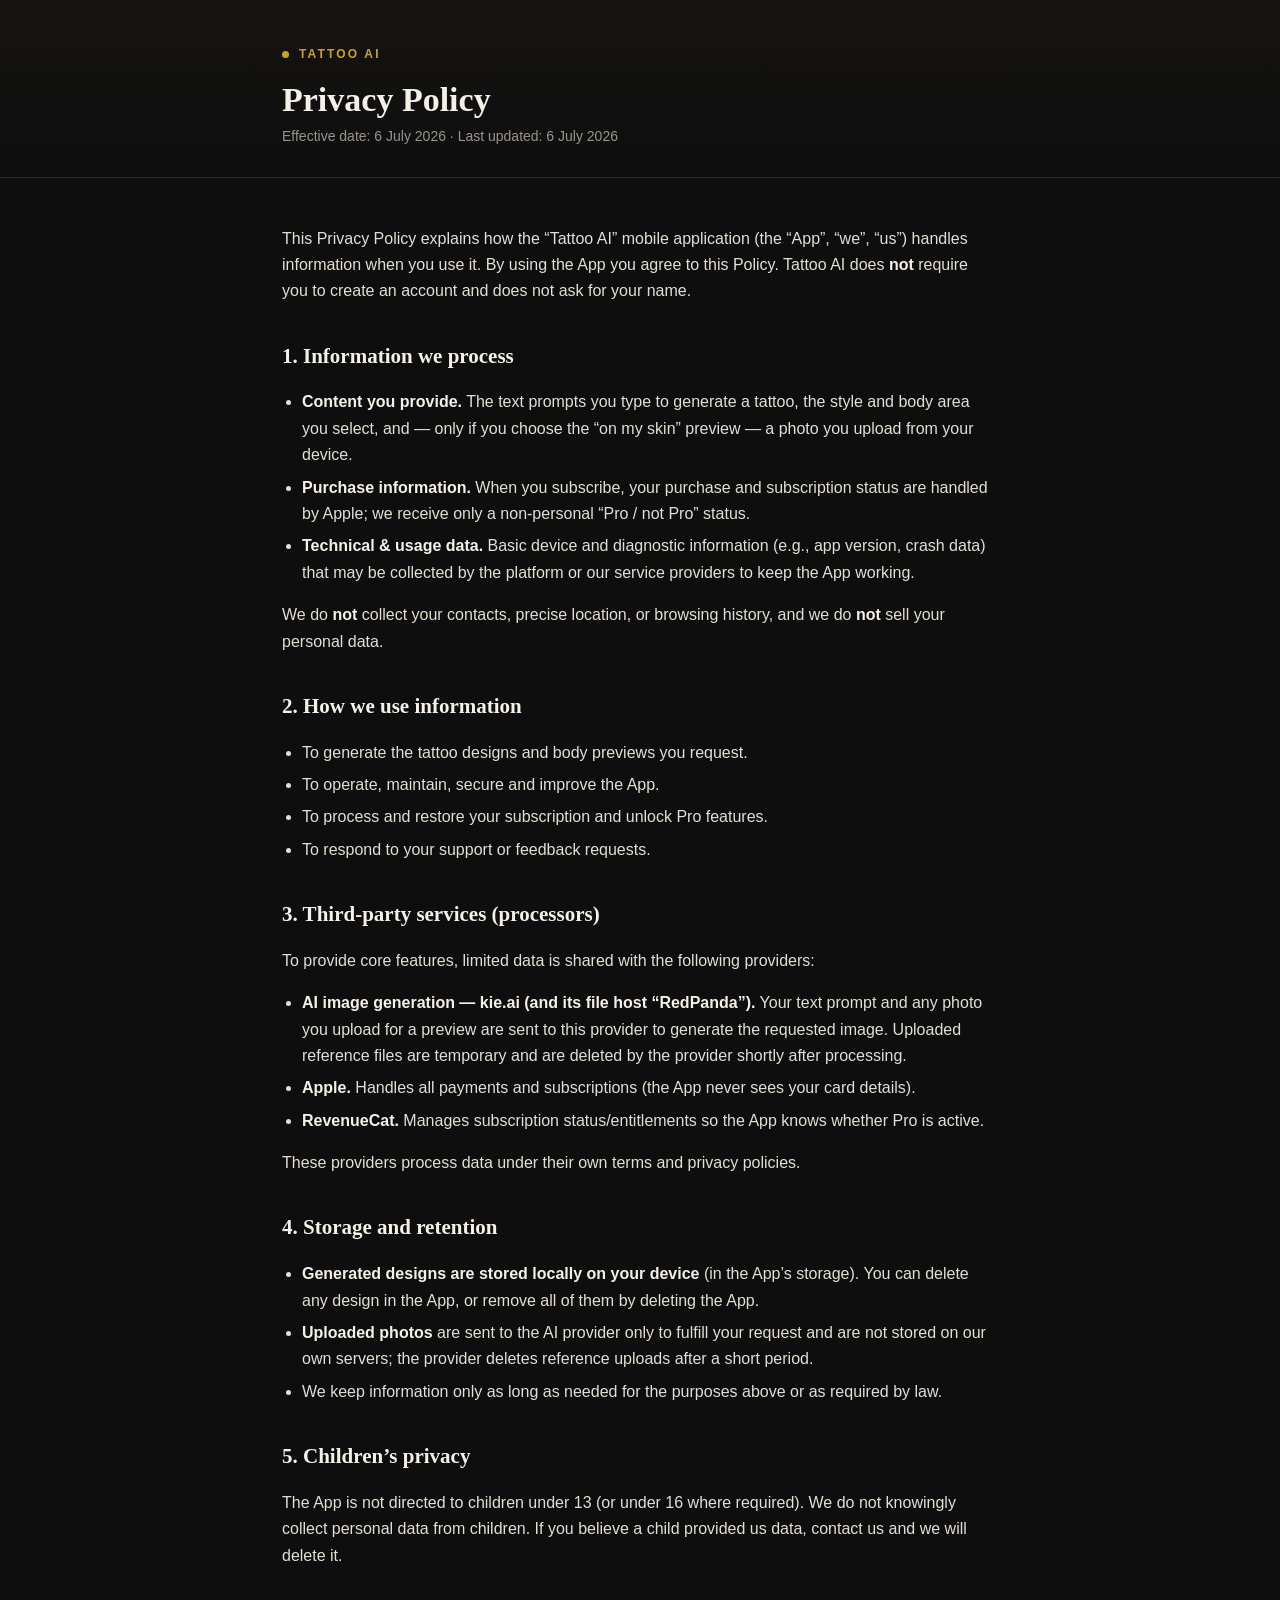
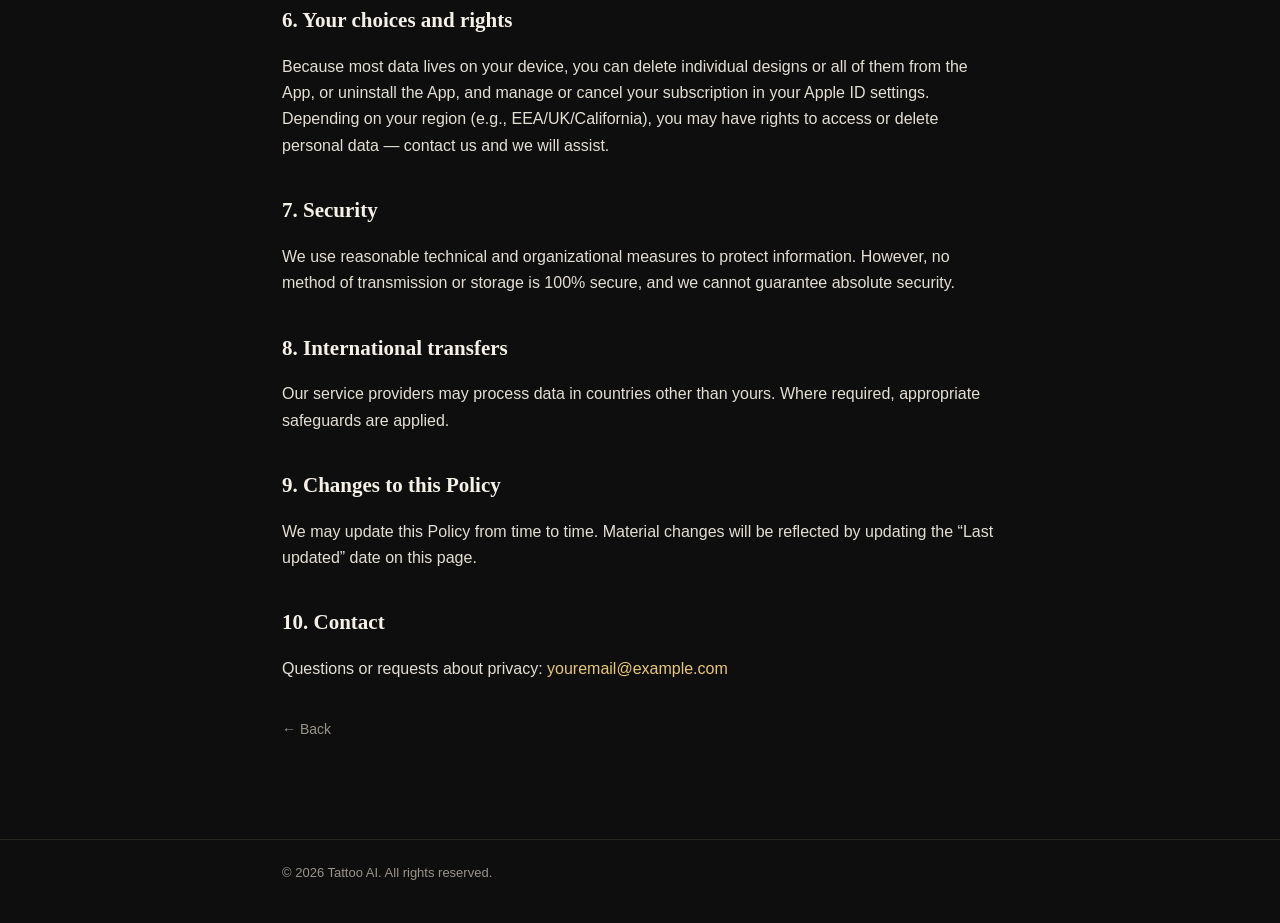
==== privacy.html @ 0ed7a274 "Tattoo AI legal site: privacy, terms, support Co-Authored-By: Claude Opus 4.8 (1M context) <noreply@" ====
<!doctype html>
<html lang="en">
<head>
<meta charset="utf-8">
<meta name="viewport" content="width=device-width, initial-scale=1">
<title>Privacy Policy — Tattoo AI</title>
<link rel="stylesheet" href="style.css">
</head>
<body>
<header class="site">
  <div class="wrap">
    <a class="brand" href="index.html" style="text-decoration:none"><span class="dot"></span> Tattoo AI</a>
    <h1>Privacy Policy</h1>
    <p class="meta">Effective date: 6 July 2026 · Last updated: 6 July 2026</p>
  </div>
</header>

<main class="wrap">
  <p>This Privacy Policy explains how the “Tattoo AI” mobile application (the “App”, “we”, “us”) handles information when you use it. By using the App you agree to this Policy. Tattoo AI does <strong>not</strong> require you to create an account and does not ask for your name.</p>

  <h2>1. Information we process</h2>
  <ul>
    <li><strong>Content you provide.</strong> The text prompts you type to generate a tattoo, the style and body area you select, and — only if you choose the “on my skin” preview — a photo you upload from your device.</li>
    <li><strong>Purchase information.</strong> When you subscribe, your purchase and subscription status are handled by Apple; we receive only a non-personal “Pro / not Pro” status.</li>
    <li><strong>Technical &amp; usage data.</strong> Basic device and diagnostic information (e.g., app version, crash data) that may be collected by the platform or our service providers to keep the App working.</li>
  </ul>
  <p>We do <strong>not</strong> collect your contacts, precise location, or browsing history, and we do <strong>not</strong> sell your personal data.</p>

  <h2>2. How we use information</h2>
  <ul>
    <li>To generate the tattoo designs and body previews you request.</li>
    <li>To operate, maintain, secure and improve the App.</li>
    <li>To process and restore your subscription and unlock Pro features.</li>
    <li>To respond to your support or feedback requests.</li>
  </ul>

  <h2>3. Third-party services (processors)</h2>
  <p>To provide core features, limited data is shared with the following providers:</p>
  <ul>
    <li><strong>AI image generation — kie.ai (and its file host “RedPanda”).</strong> Your text prompt and any photo you upload for a preview are sent to this provider to generate the requested image. Uploaded reference files are temporary and are deleted by the provider shortly after processing.</li>
    <li><strong>Apple.</strong> Handles all payments and subscriptions (the App never sees your card details).</li>
    <li><strong>RevenueCat.</strong> Manages subscription status/entitlements so the App knows whether Pro is active.</li>
  </ul>
  <p>These providers process data under their own terms and privacy policies.</p>

  <h2>4. Storage and retention</h2>
  <ul>
    <li><strong>Generated designs are stored locally on your device</strong> (in the App’s storage). You can delete any design in the App, or remove all of them by deleting the App.</li>
    <li><strong>Uploaded photos</strong> are sent to the AI provider only to fulfill your request and are not stored on our own servers; the provider deletes reference uploads after a short period.</li>
    <li>We keep information only as long as needed for the purposes above or as required by law.</li>
  </ul>

  <h2>5. Children’s privacy</h2>
  <p>The App is not directed to children under 13 (or under 16 where required). We do not knowingly collect personal data from children. If you believe a child provided us data, contact us and we will delete it.</p>

  <h2>6. Your choices and rights</h2>
  <p>Because most data lives on your device, you can delete individual designs or all of them from the App, or uninstall the App, and manage or cancel your subscription in your Apple ID settings. Depending on your region (e.g., EEA/UK/California), you may have rights to access or delete personal data — contact us and we will assist.</p>

  <h2>7. Security</h2>
  <p>We use reasonable technical and organizational measures to protect information. However, no method of transmission or storage is 100% secure, and we cannot guarantee absolute security.</p>

  <h2>8. International transfers</h2>
  <p>Our service providers may process data in countries other than yours. Where required, appropriate safeguards are applied.</p>

  <h2>9. Changes to this Policy</h2>
  <p>We may update this Policy from time to time. Material changes will be reflected by updating the “Last updated” date on this page.</p>

  <h2>10. Contact</h2>
  <p>Questions or requests about privacy: <a href="mailto:youremail@example.com">youremail@example.com</a></p>

  <p style="margin-top:34px"><a class="back" href="index.html">← Back</a></p>
</main>

<footer class="site">
  <div class="wrap">© <span id="y"></span> Tattoo AI. All rights reserved.</div>
</footer>
<script>document.getElementById('y').textContent = new Date().getFullYear();</script>
</body>
</html>
---- style.css ----
:root {
  --bg: #0e0e0f;
  --surface: #1a1917;
  --hairline: #2a2621;
  --text: #f5f1e8;
  --muted: #9a948a;
  --gold: #c9a227;
  --gold-bright: #e8c874;
}

* { box-sizing: border-box; }

html { -webkit-text-size-adjust: 100%; }

body {
  margin: 0;
  background: var(--bg);
  color: var(--text);
  font-family: -apple-system, BlinkMacSystemFont, "Segoe UI", Roboto, Helvetica, Arial, sans-serif;
  line-height: 1.65;
  font-size: 16px;
}

a { color: var(--gold-bright); text-decoration: none; }
a:hover { text-decoration: underline; }

.wrap { max-width: 760px; margin: 0 auto; padding: 32px 22px 80px; }

header.site {
  border-bottom: 1px solid var(--hairline);
  background: linear-gradient(180deg, #151412, #0e0e0f);
}
header.site .wrap { padding-top: 40px; padding-bottom: 28px; }

.brand {
  display: inline-flex; align-items: center; gap: 10px;
  letter-spacing: .18em; text-transform: uppercase; font-size: 12px;
  color: var(--gold); font-weight: 700;
}
.brand .dot { width: 7px; height: 7px; border-radius: 50%; background: var(--gold); }

h1 {
  font-family: Georgia, "Times New Roman", serif;
  font-size: 34px; line-height: 1.15; margin: 14px 0 6px;
}
h2 {
  font-family: Georgia, "Times New Roman", serif;
  font-size: 21px; margin: 34px 0 10px; color: var(--text);
}
.meta { color: var(--muted); font-size: 14px; margin: 4px 0 0; }
p, li { color: #e4dfd4; }
.muted { color: var(--muted); }
strong { color: var(--text); }

ul { padding-left: 20px; }
li { margin: 6px 0; }

nav.links { display: flex; flex-wrap: wrap; gap: 10px; margin-top: 22px; }
nav.links a {
  border: 1px solid var(--hairline);
  background: var(--surface);
  padding: 9px 15px; border-radius: 999px;
  color: var(--text); font-size: 14px; font-weight: 600;
}
nav.links a:hover { border-color: var(--gold); text-decoration: none; }

.card {
  display: block;
  border: 1px solid var(--hairline);
  background: var(--surface);
  border-radius: 16px;
  padding: 20px 22px;
  margin: 14px 0;
  color: var(--text);
}
.card:hover { border-color: var(--gold); text-decoration: none; }
.card h3 { margin: 0 0 4px; font-size: 18px; }
.card p { margin: 0; color: var(--muted); font-size: 14px; }
.card .arrow { float: right; color: var(--gold); }

.btn {
  display: inline-block; margin-top: 8px;
  background: linear-gradient(180deg, #ebd08a, #c9a227);
  color: #161310; font-weight: 800; text-decoration: none;
  padding: 13px 22px; border-radius: 999px;
}
.btn:hover { text-decoration: none; opacity: .95; }

footer.site {
  border-top: 1px solid var(--hairline);
  color: var(--muted); font-size: 13px;
}
footer.site .wrap { padding-top: 22px; padding-bottom: 40px; }
.back { color: var(--muted); font-size: 14px; }
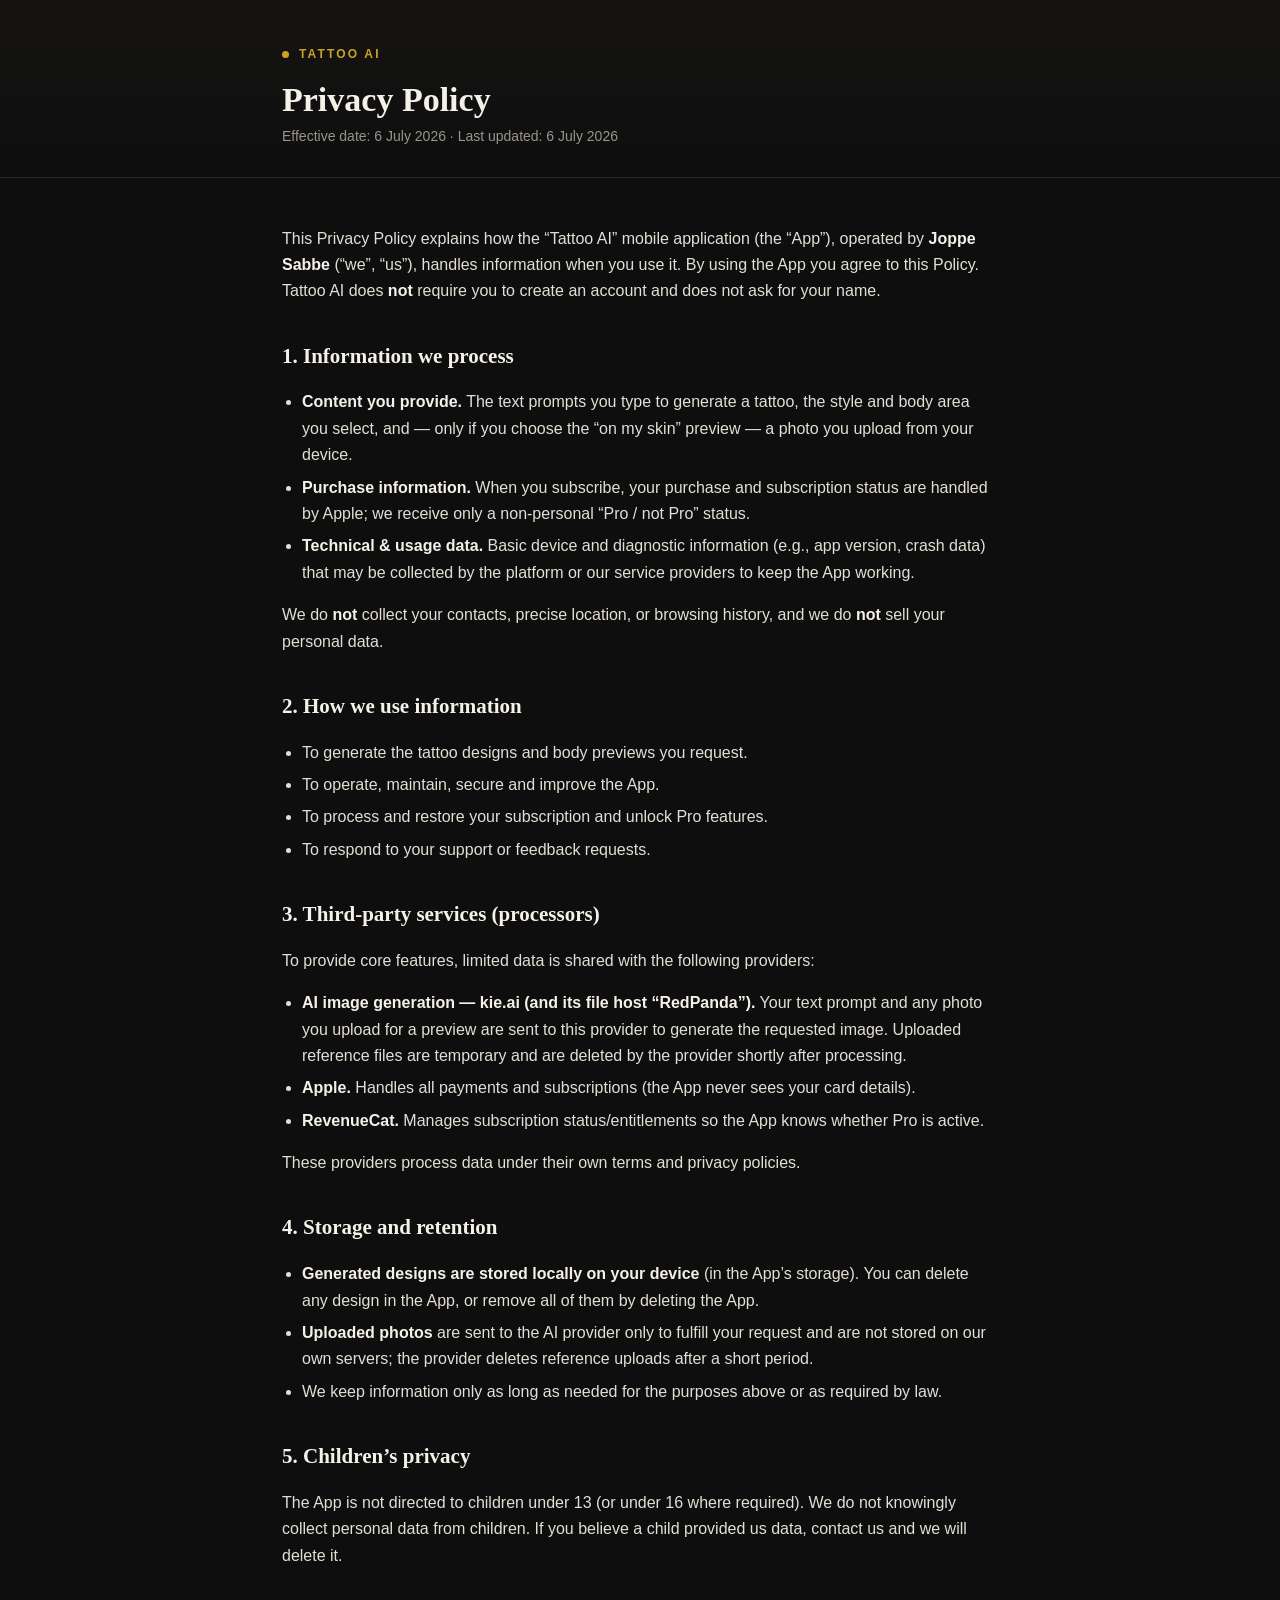
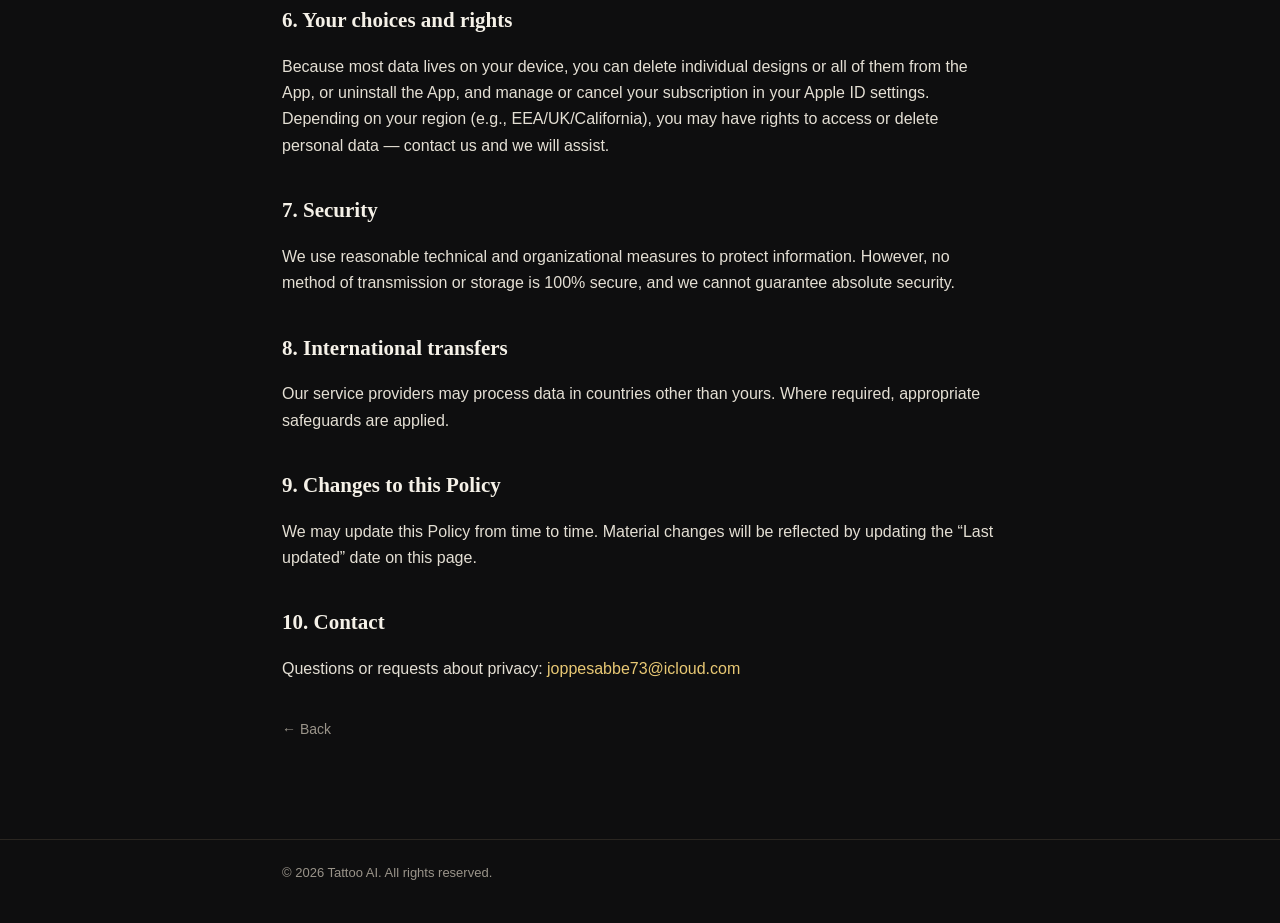
==== commit 8e2fa01c: "Finalize contact email + developer (Joppe Sabbe) Co-Authored-By: Claude Opus 4.8 (1M context) <norep" ====
--- a/privacy.html
+++ b/privacy.html
@@ -16,7 +16,7 @@
 </header>
 
 <main class="wrap">
-  <p>This Privacy Policy explains how the “Tattoo AI” mobile application (the “App”, “we”, “us”) handles information when you use it. By using the App you agree to this Policy. Tattoo AI does <strong>not</strong> require you to create an account and does not ask for your name.</p>
+  <p>This Privacy Policy explains how the “Tattoo AI” mobile application (the “App”), operated by <strong>Joppe Sabbe</strong> (“we”, “us”), handles information when you use it. By using the App you agree to this Policy. Tattoo AI does <strong>not</strong> require you to create an account and does not ask for your name.</p>
 
   <h2>1. Information we process</h2>
   <ul>
@@ -66,7 +66,7 @@
   <p>We may update this Policy from time to time. Material changes will be reflected by updating the “Last updated” date on this page.</p>
 
   <h2>10. Contact</h2>
-  <p>Questions or requests about privacy: <a href="mailto:youremail@example.com">youremail@example.com</a></p>
+  <p>Questions or requests about privacy: <a href="mailto:joppesabbe73@icloud.com">joppesabbe73@icloud.com</a></p>
 
   <p style="margin-top:34px"><a class="back" href="index.html">← Back</a></p>
 </main>
